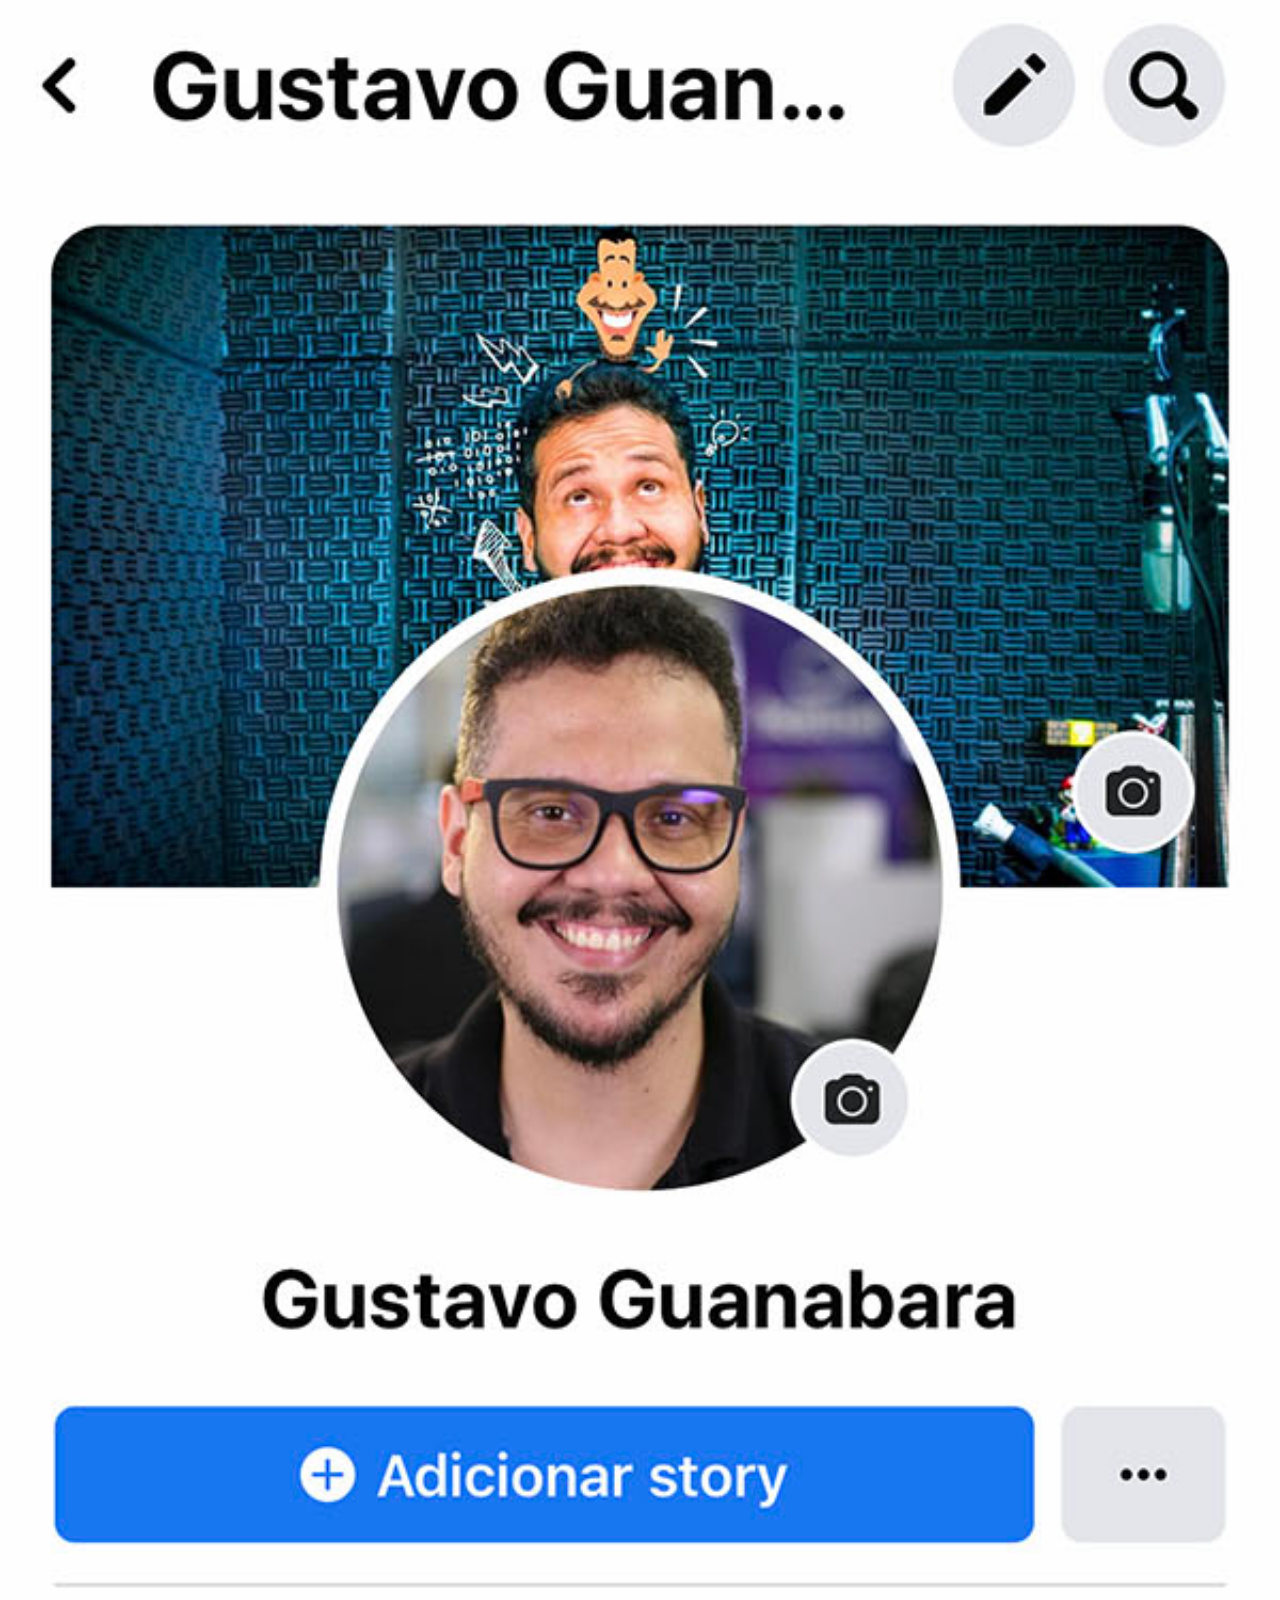
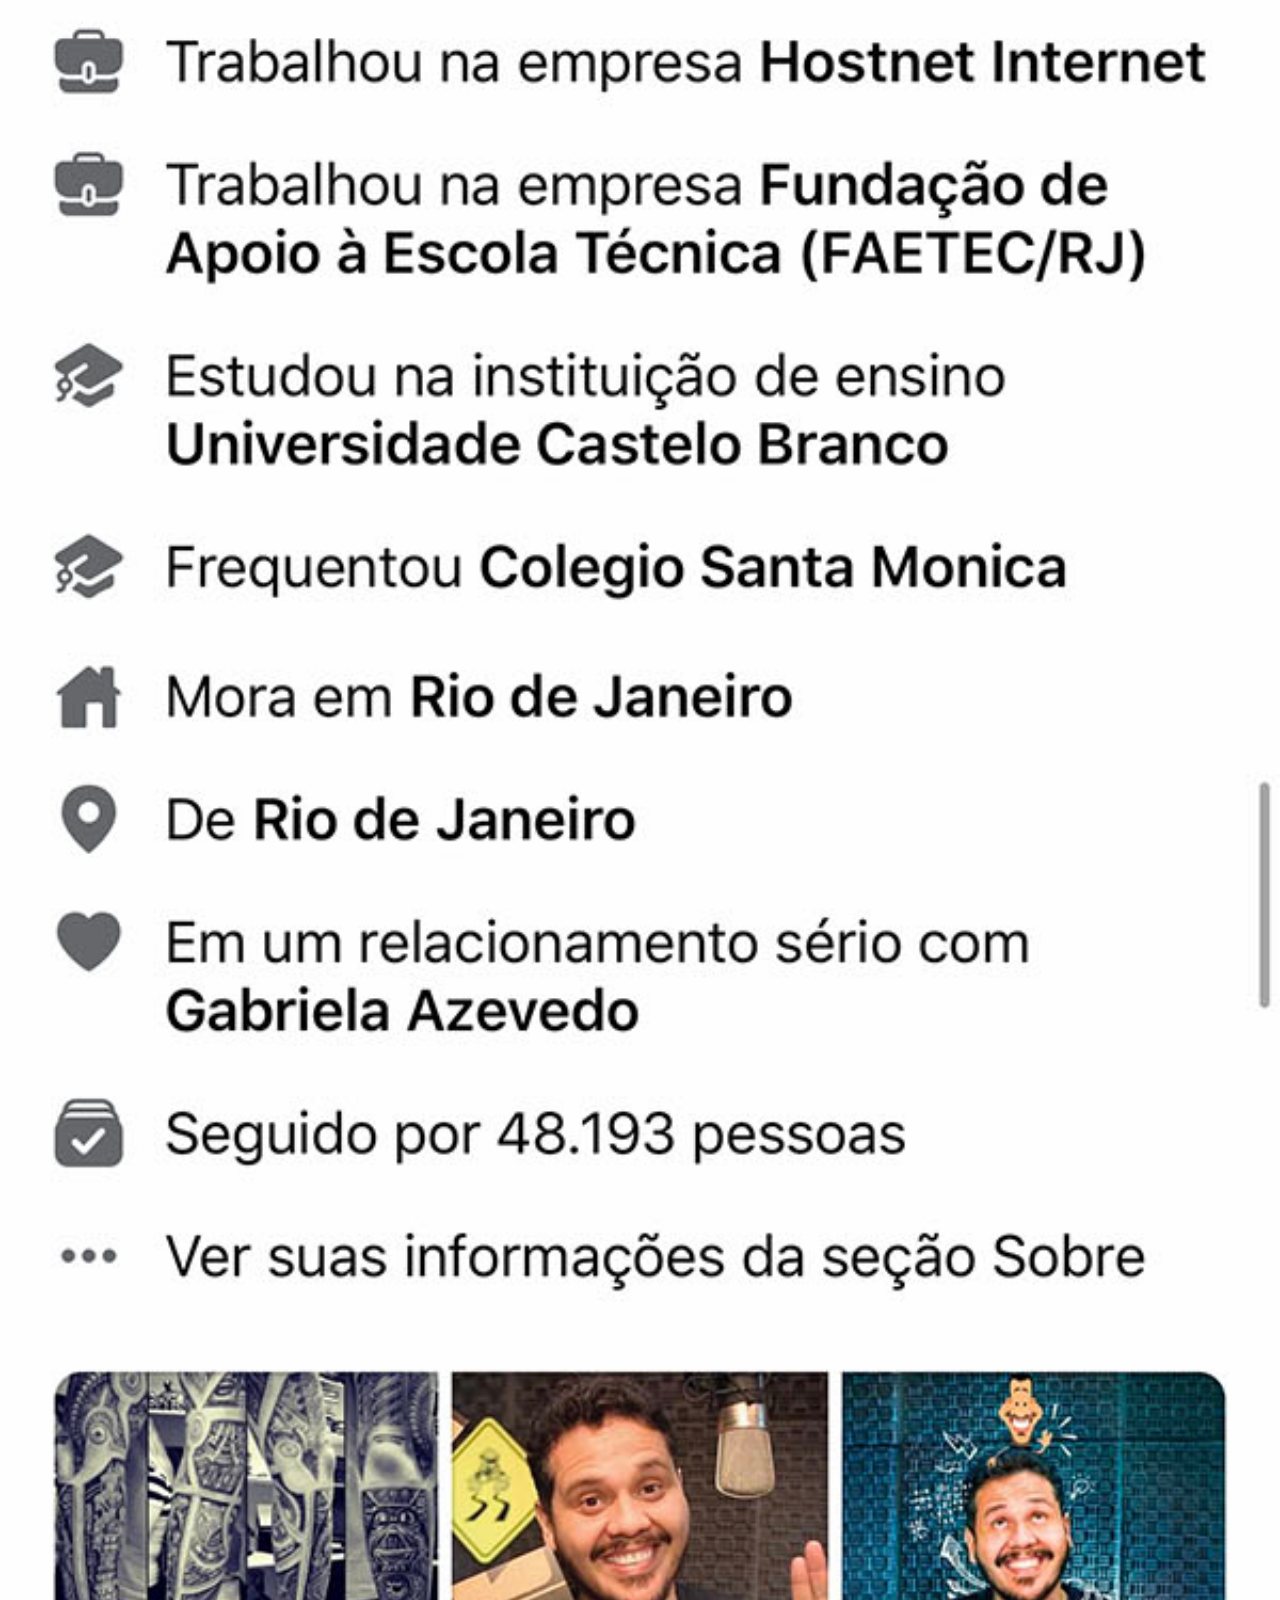
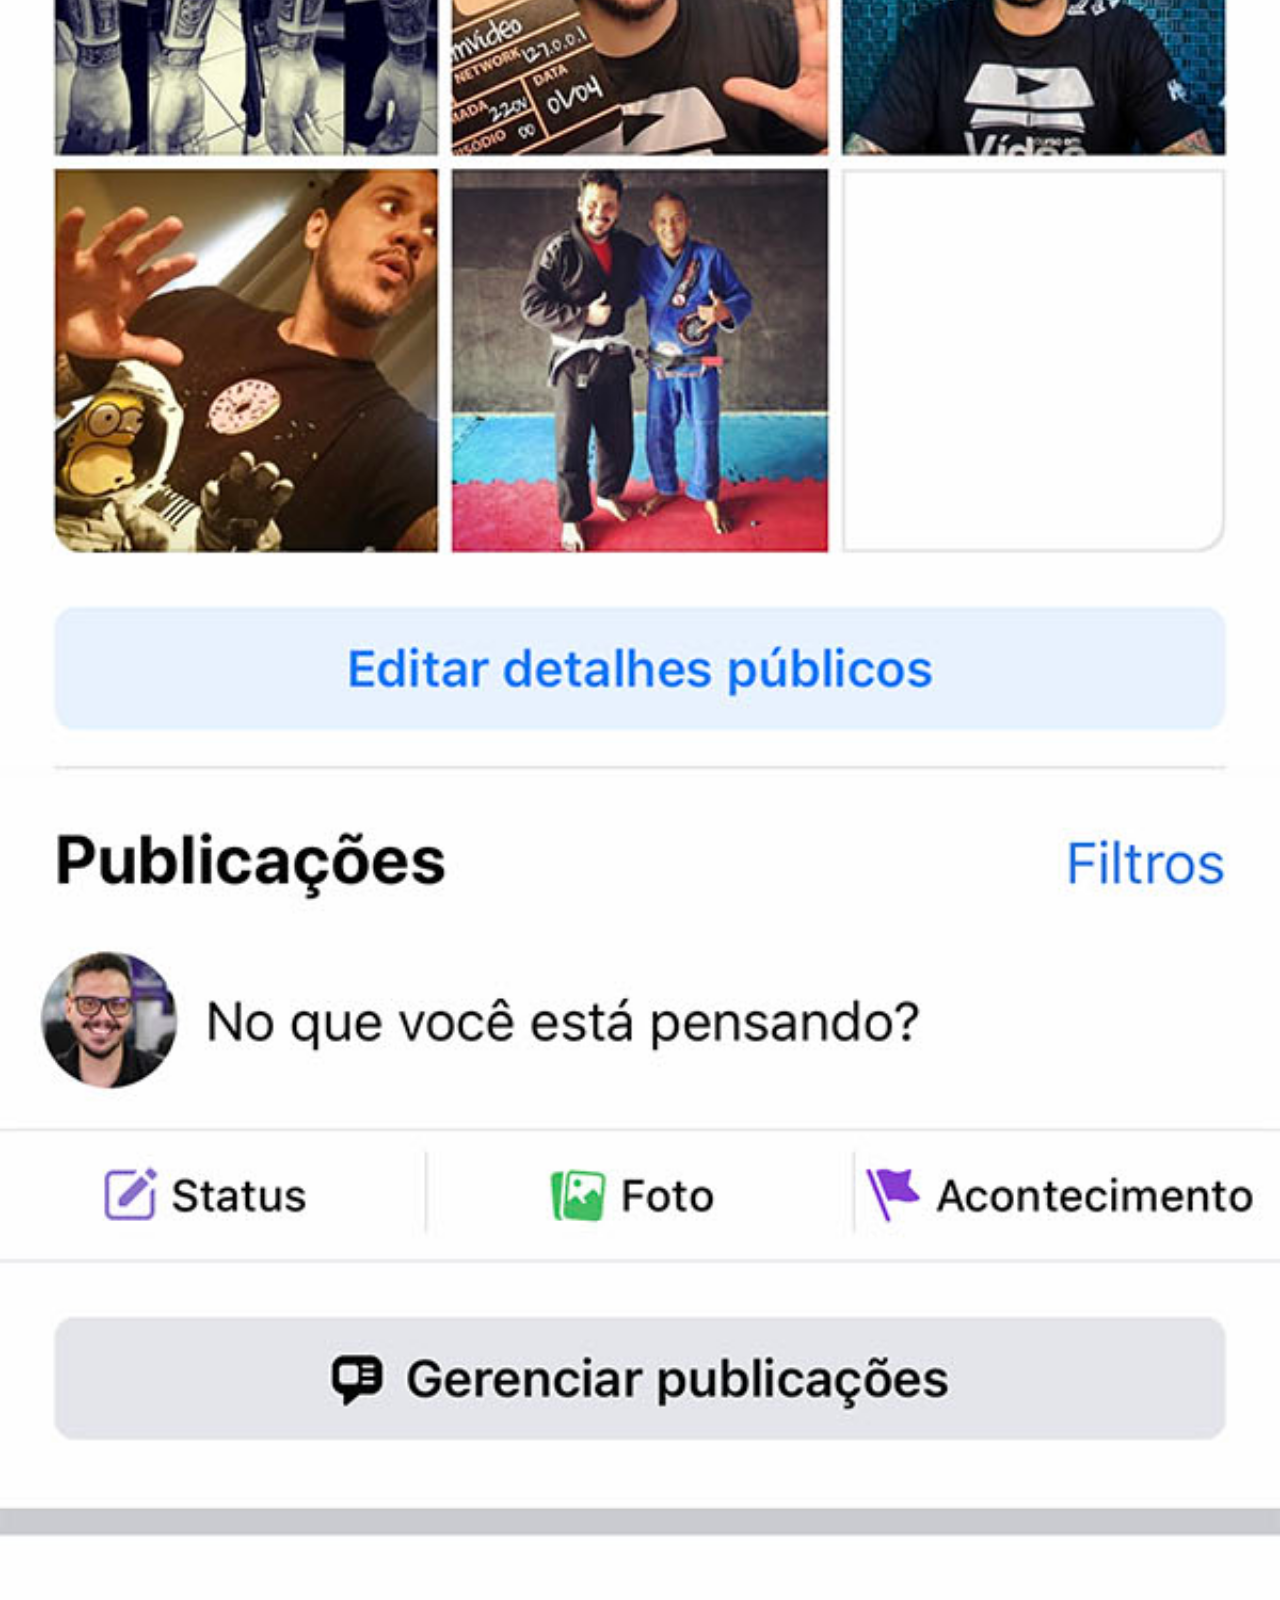
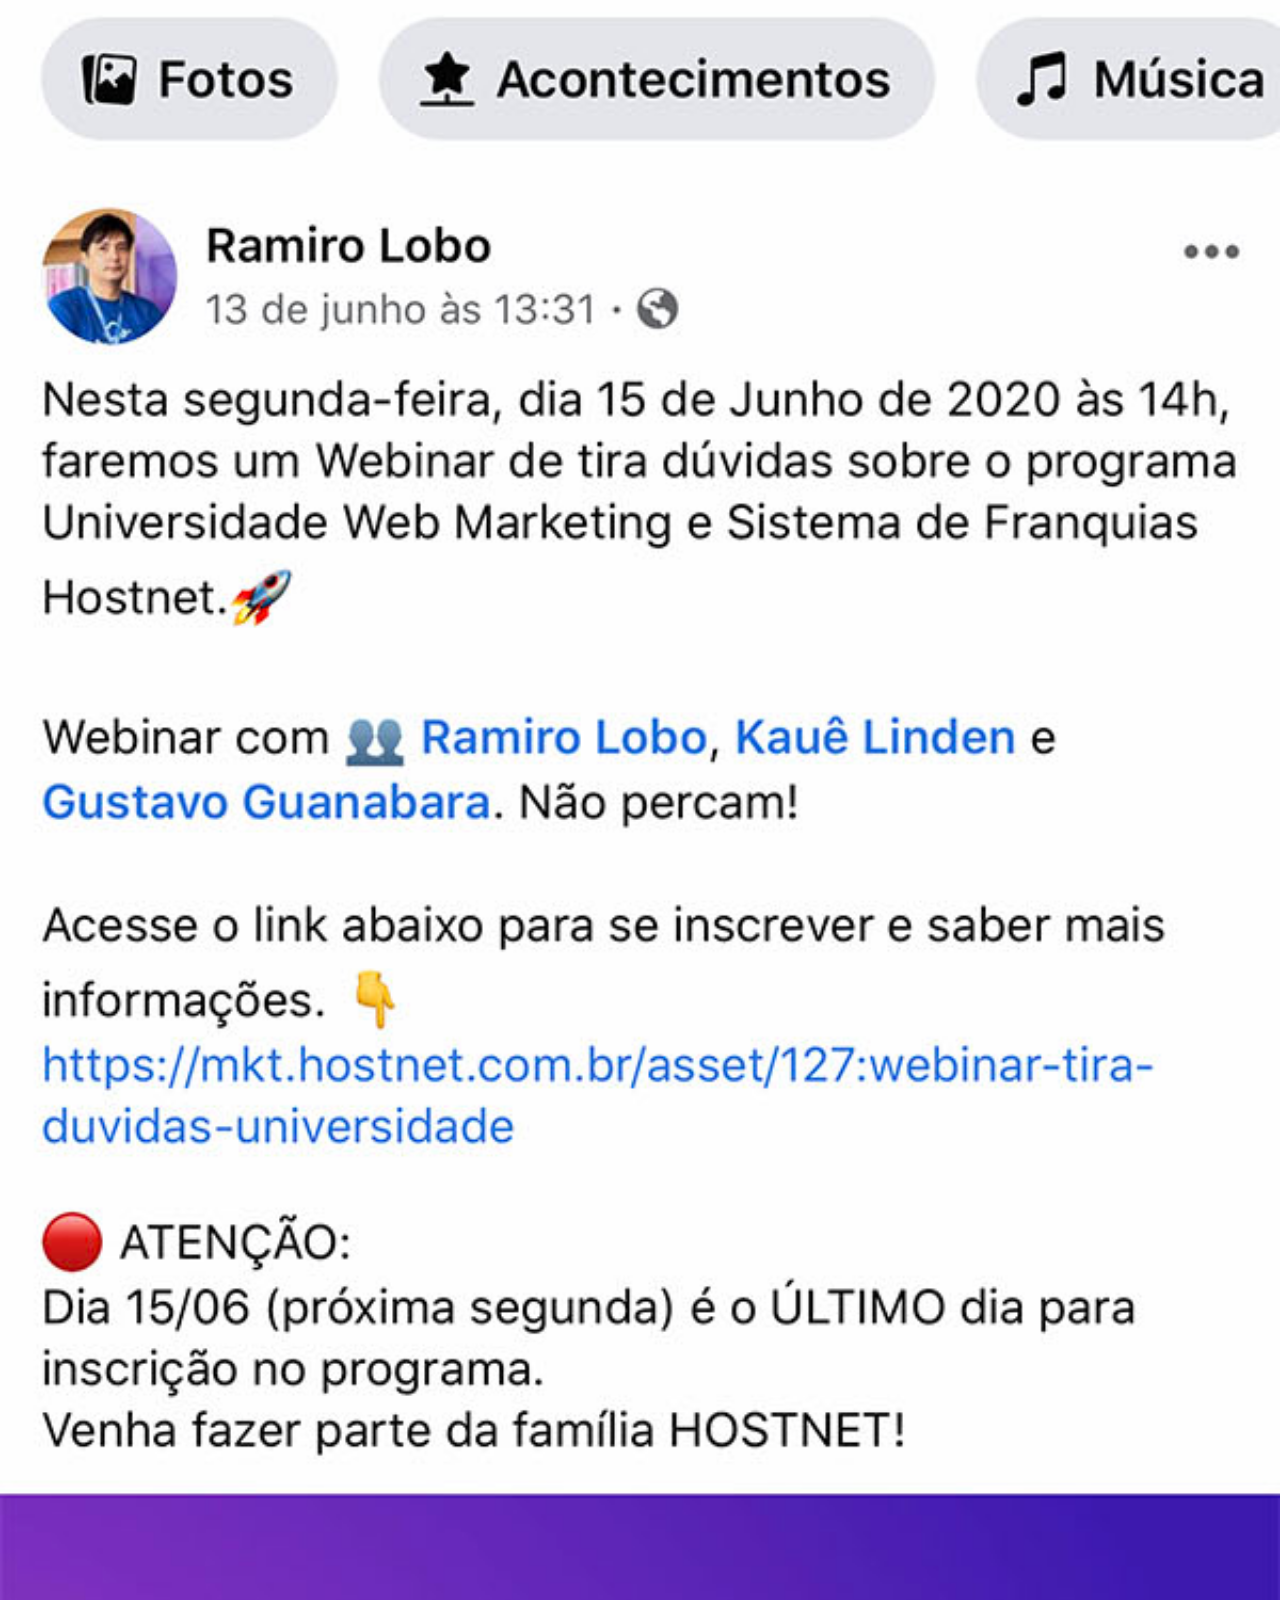
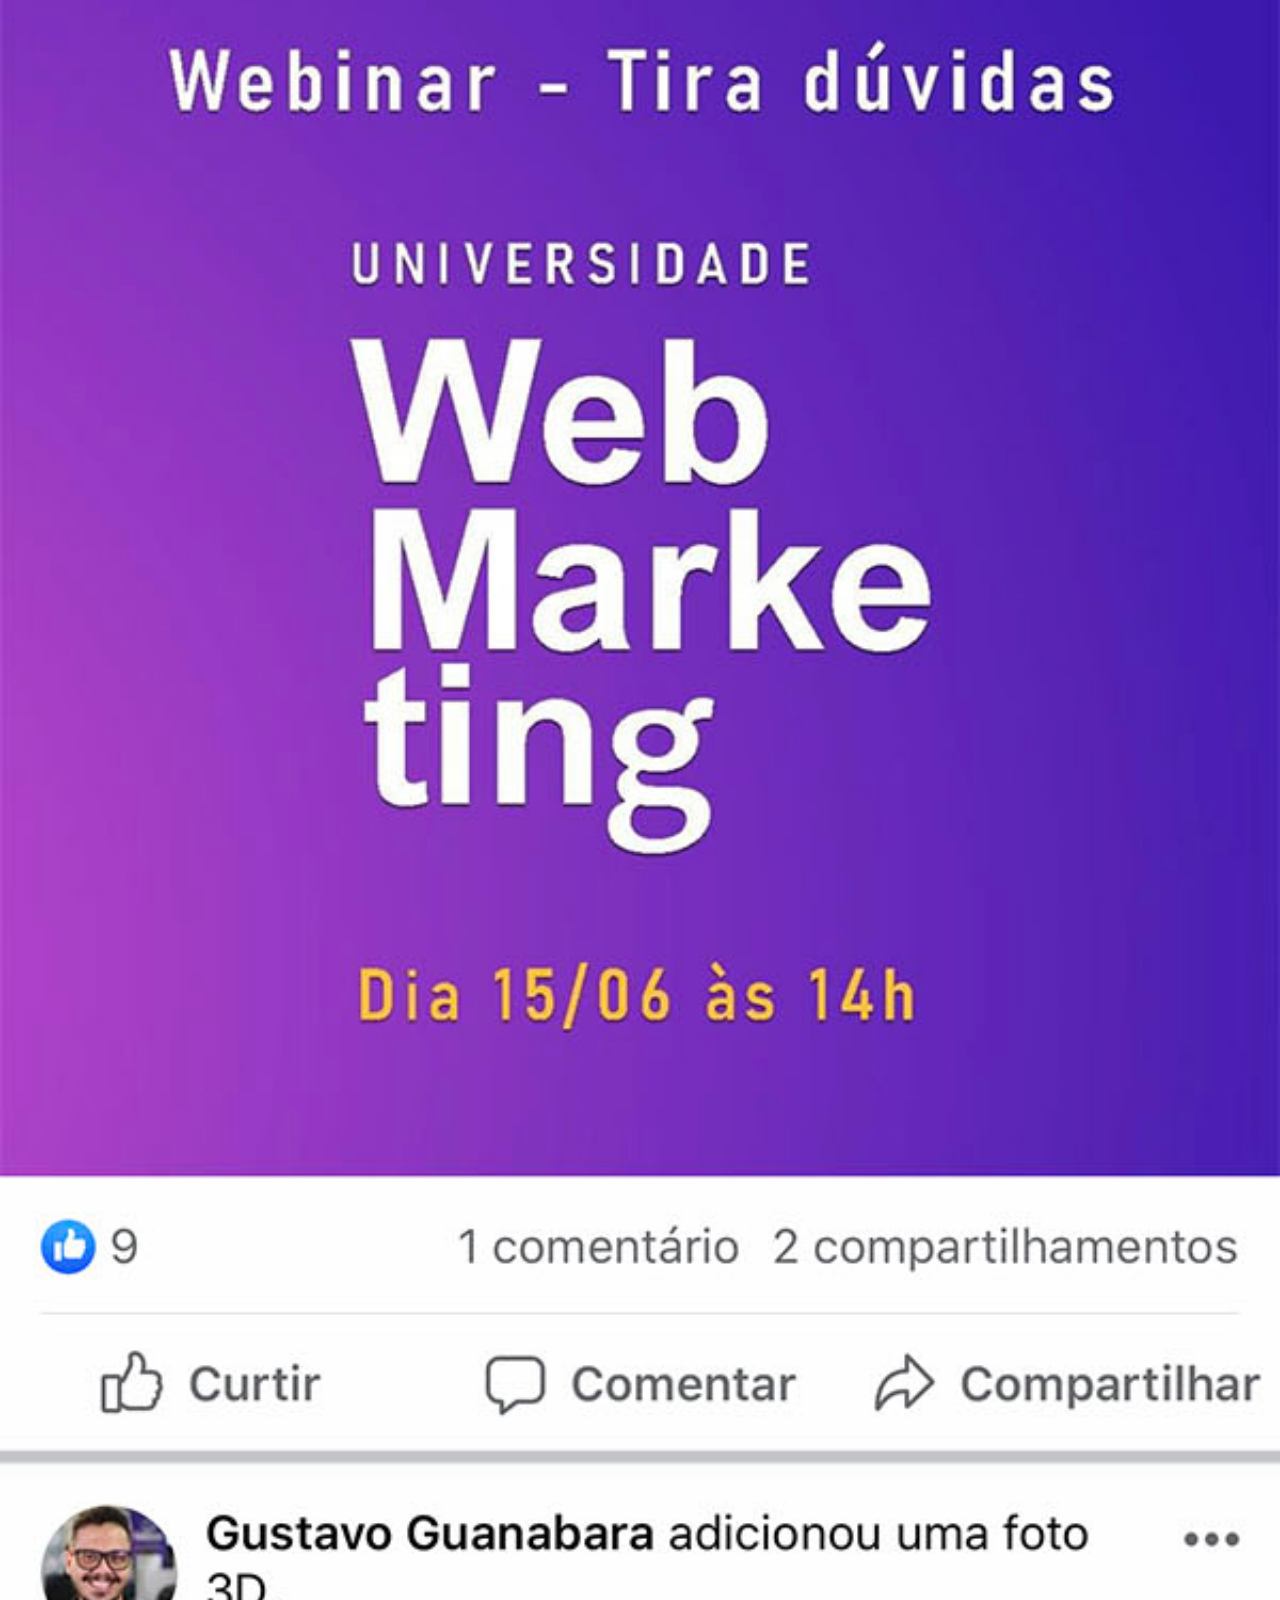
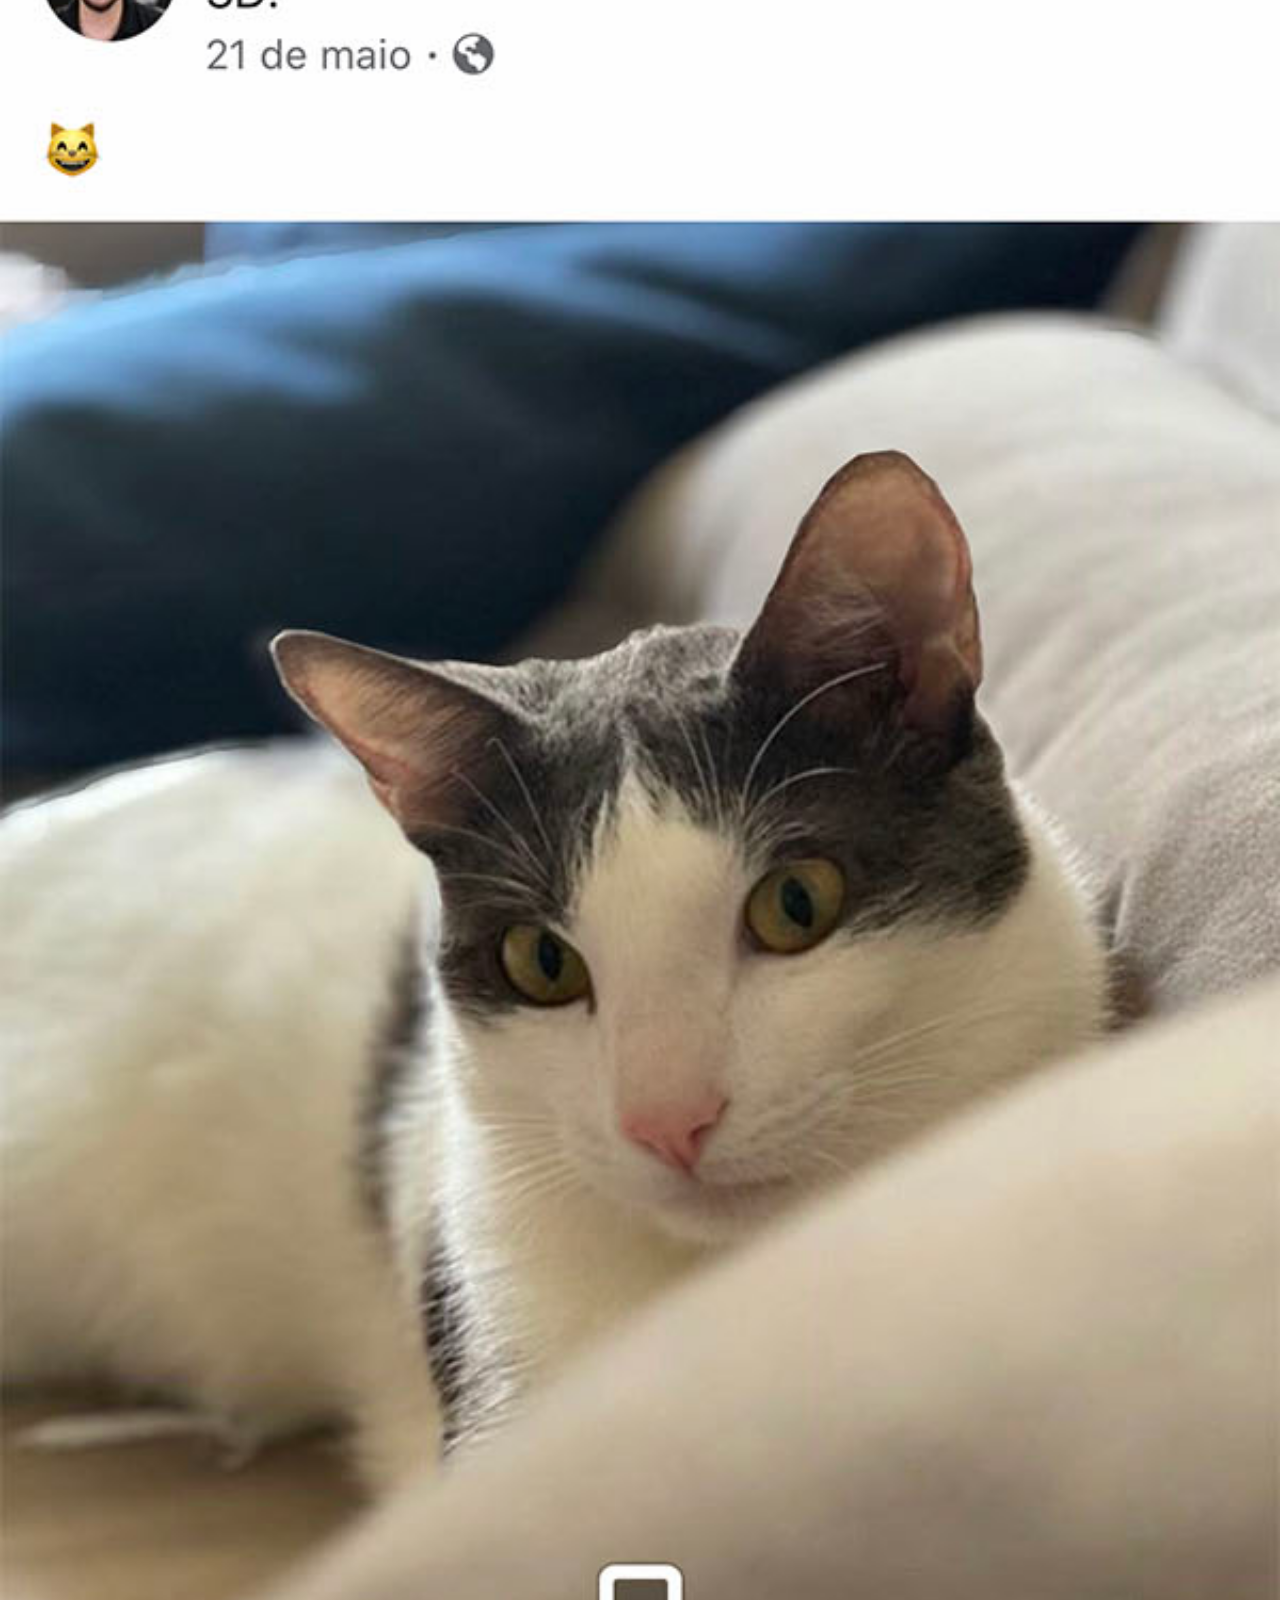
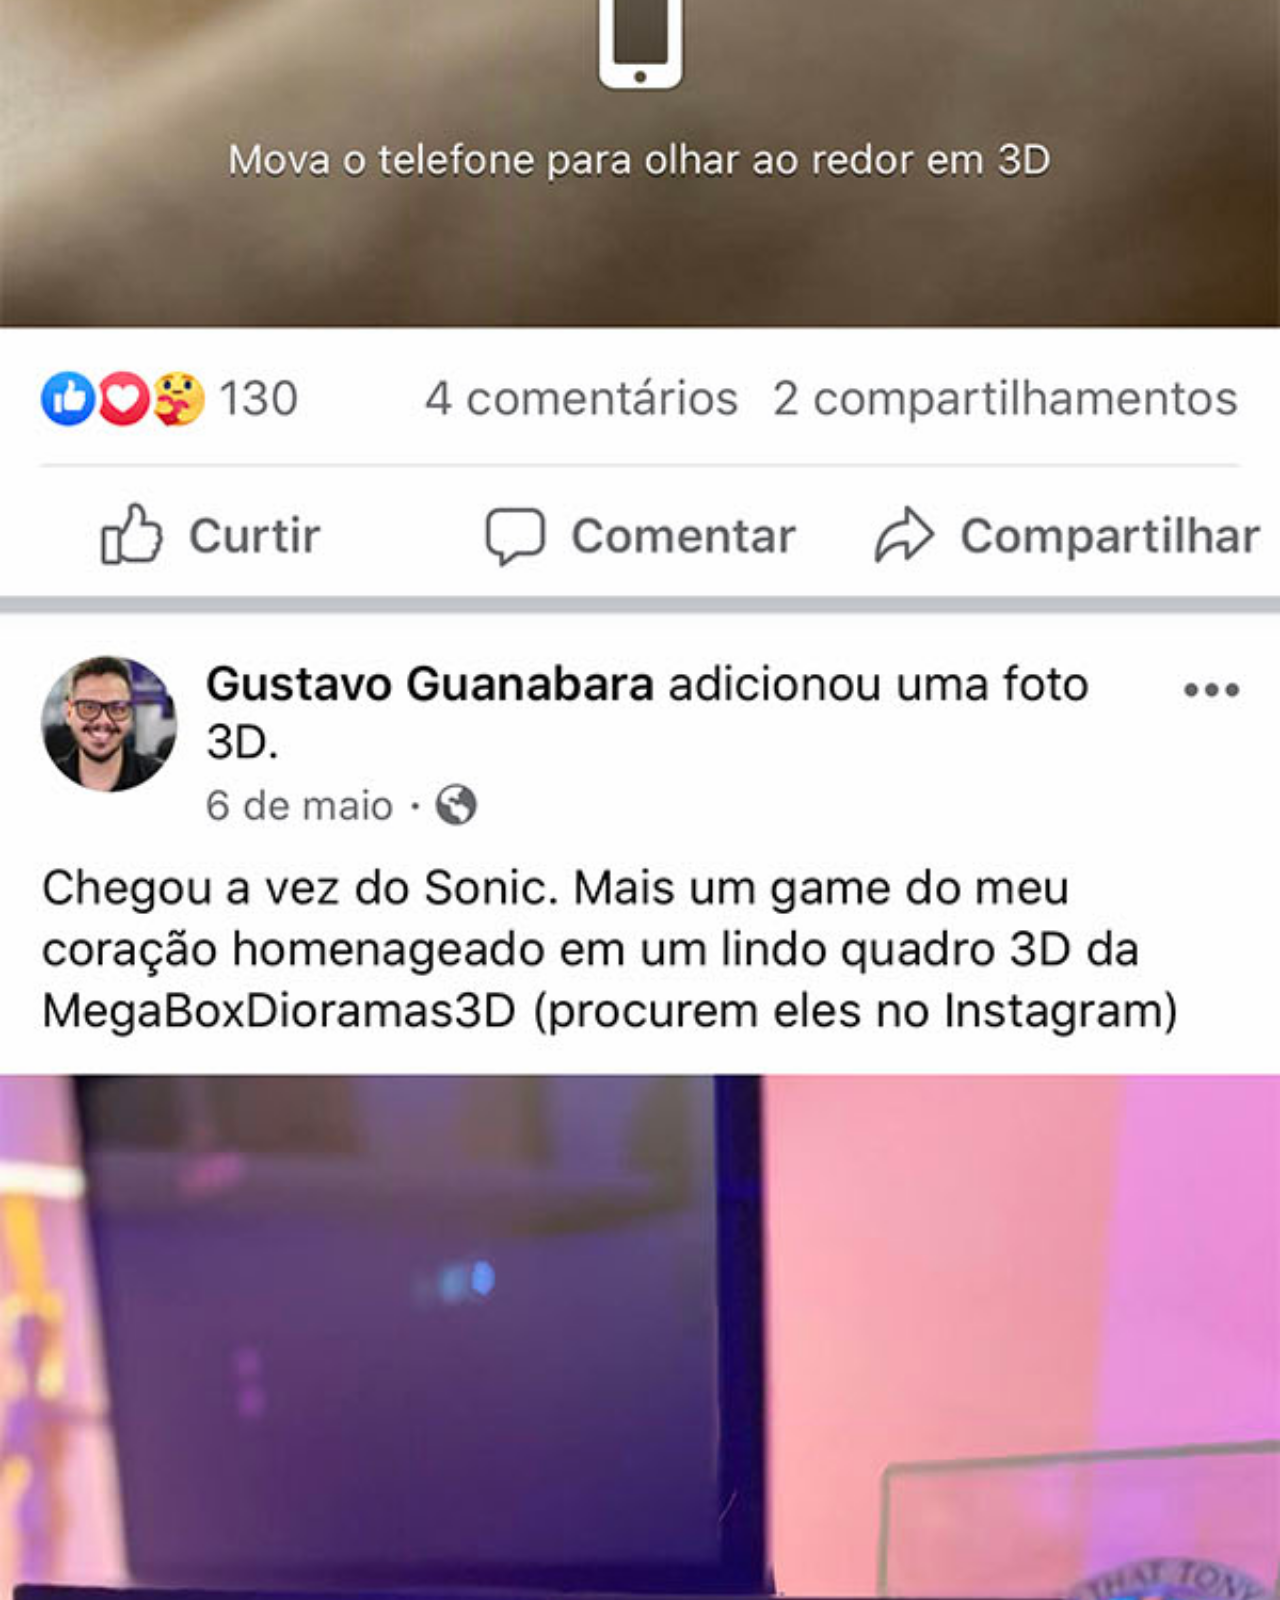
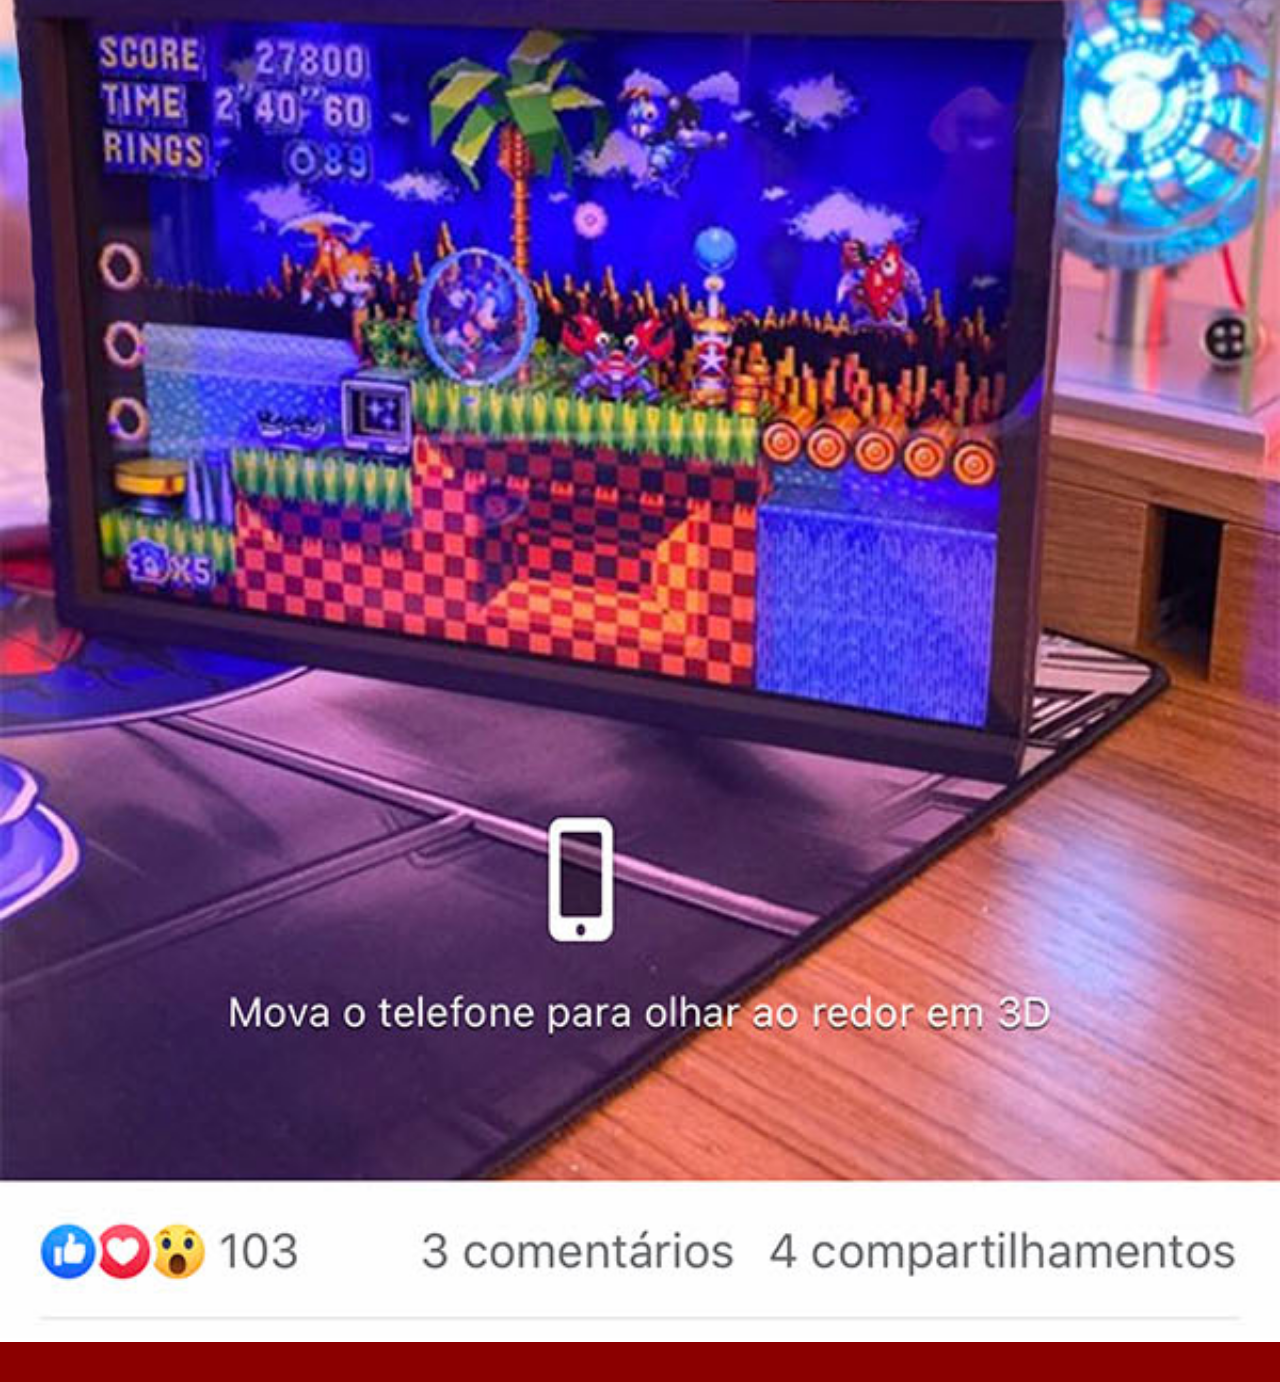
==== facebook.html @ 6af4ba38 "projeto-social" ====
<!DOCTYPE html>
<html lang="pt-br">
<head>
    <meta charset="UTF-8">
    <meta http-equiv="X-UA-Compatible" content="IE=edge">
    <meta name="viewport" content="width=device-width, initial-scale=1.0">
    <title>Facebook</title>
    <link rel="stylesheet" href="estilos/social.css">
</head>
<body>
    <img src="imagens/tela-facebook.jpg" alt="facebook">
    <a href="https://www.facebook.com/gustavoguanabara" target="_blank"></a>
</body>
</html>
---- estilos/social.css ----
@charset "UTF-8";

* {
    margin: 0px;
    padding: 0px;
    font-family: Arial, Helvetica, sans-serif;
}

::-webkit-scrollbar {
    width: 0px;
    height: 0px;
}

img {   
    width: 100vw;

}

a {
    display: block;
    background-color: darkred;
    color: white;
    padding: 20px;
    text-align: center;
    font-weight: bolder;
    text-decoration: none;
}

a:hover {
    background-color: red;
}
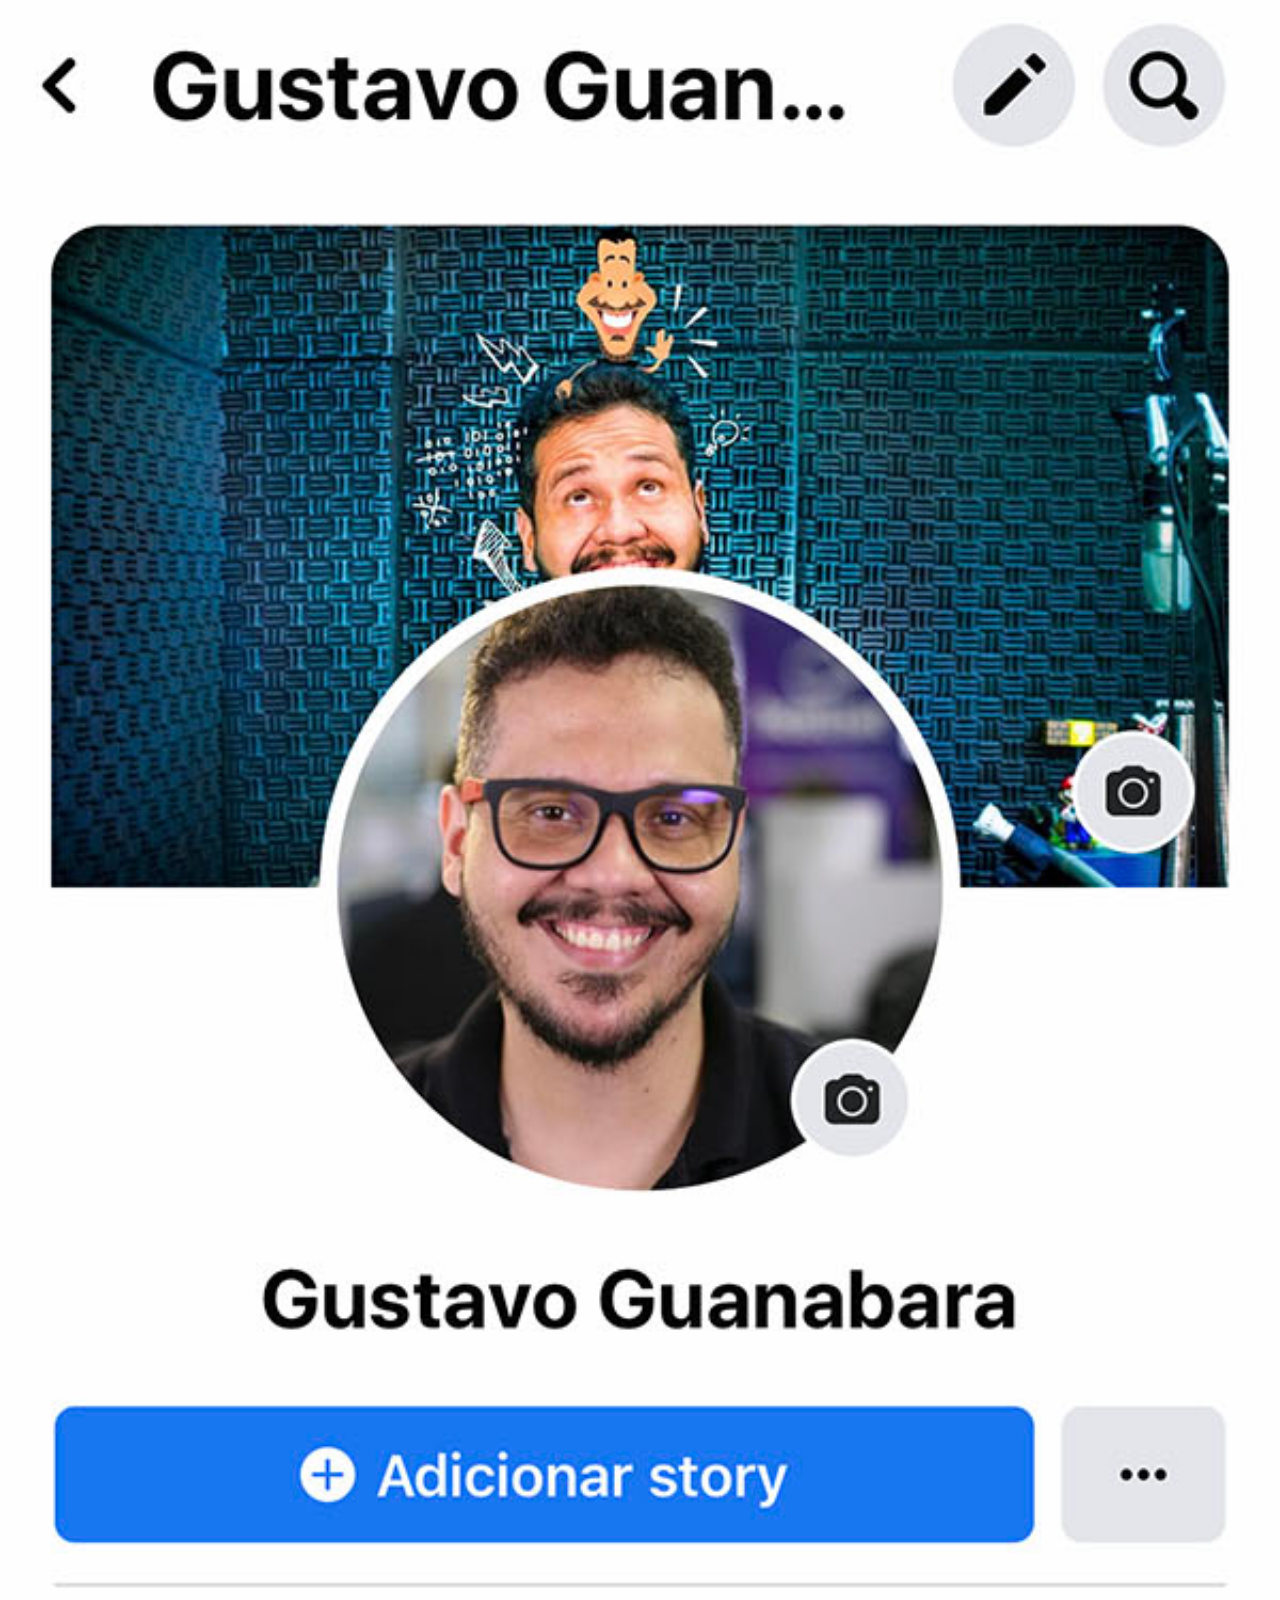
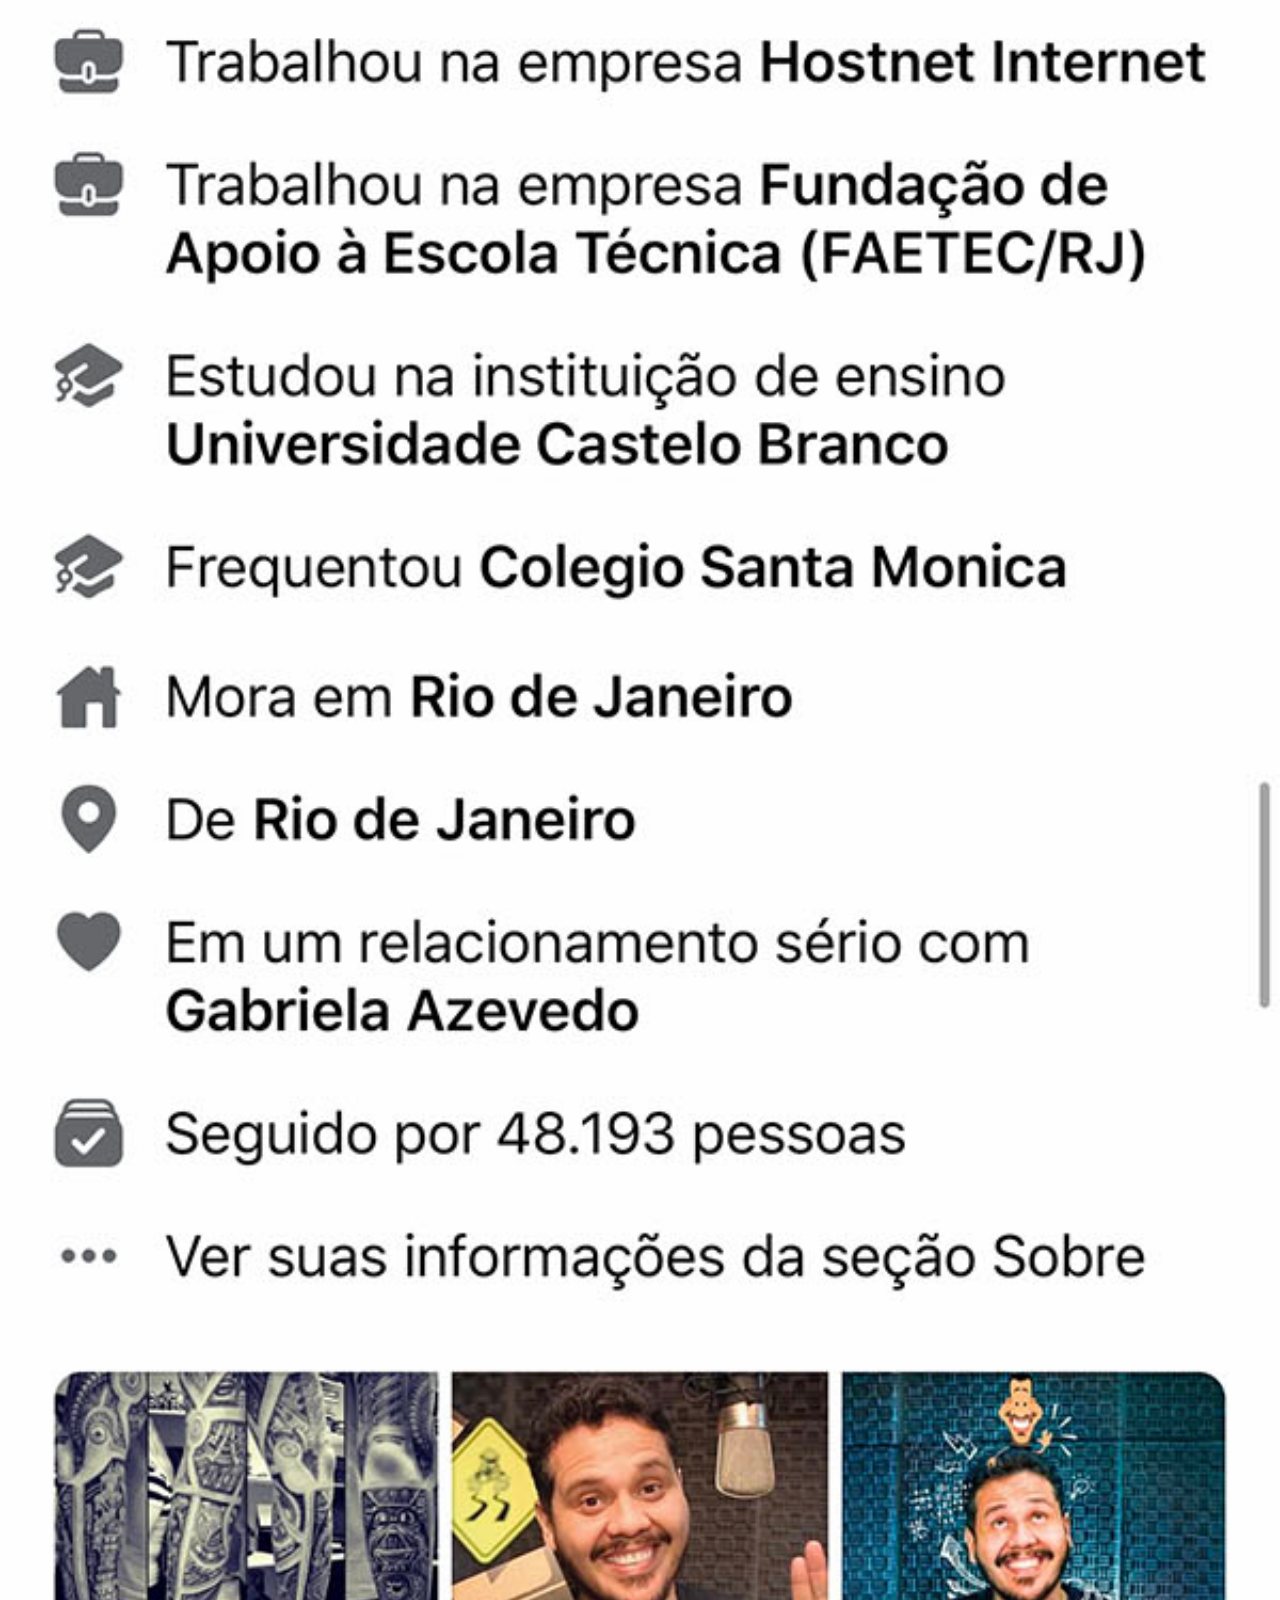
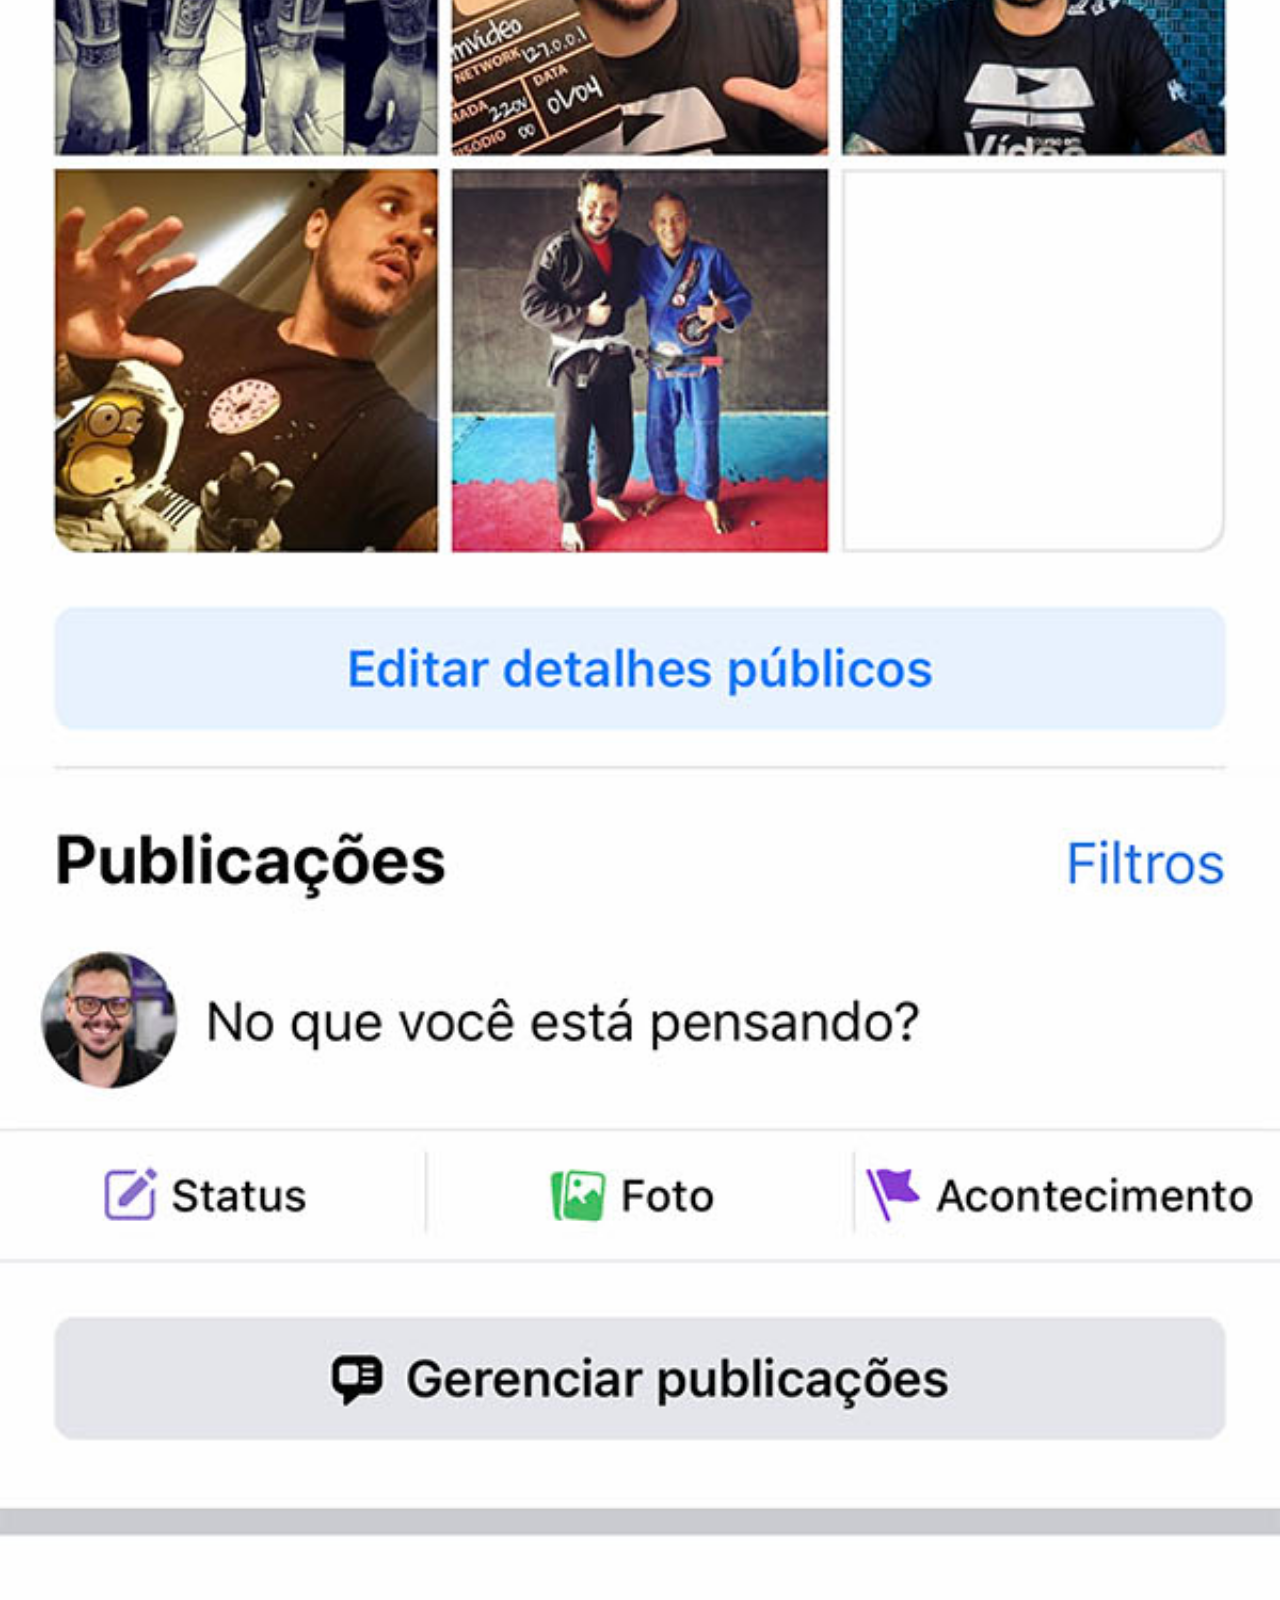
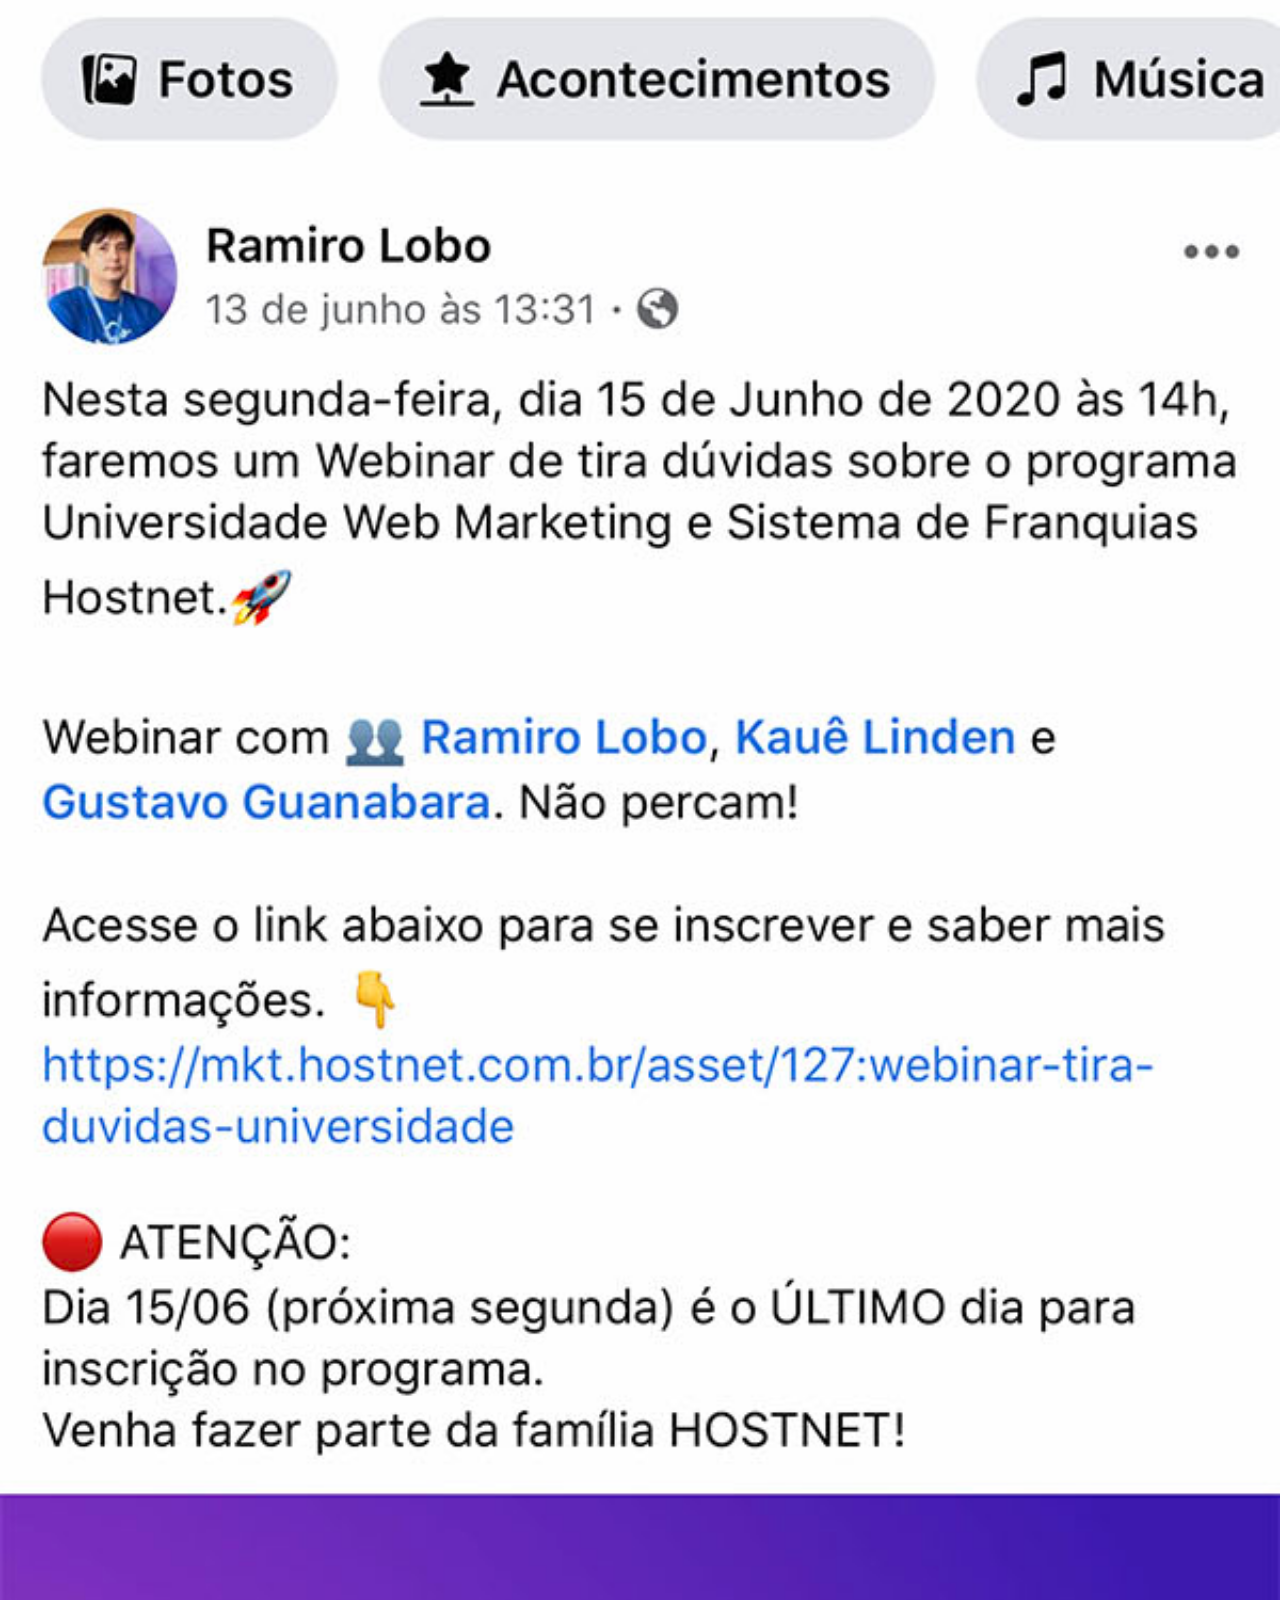
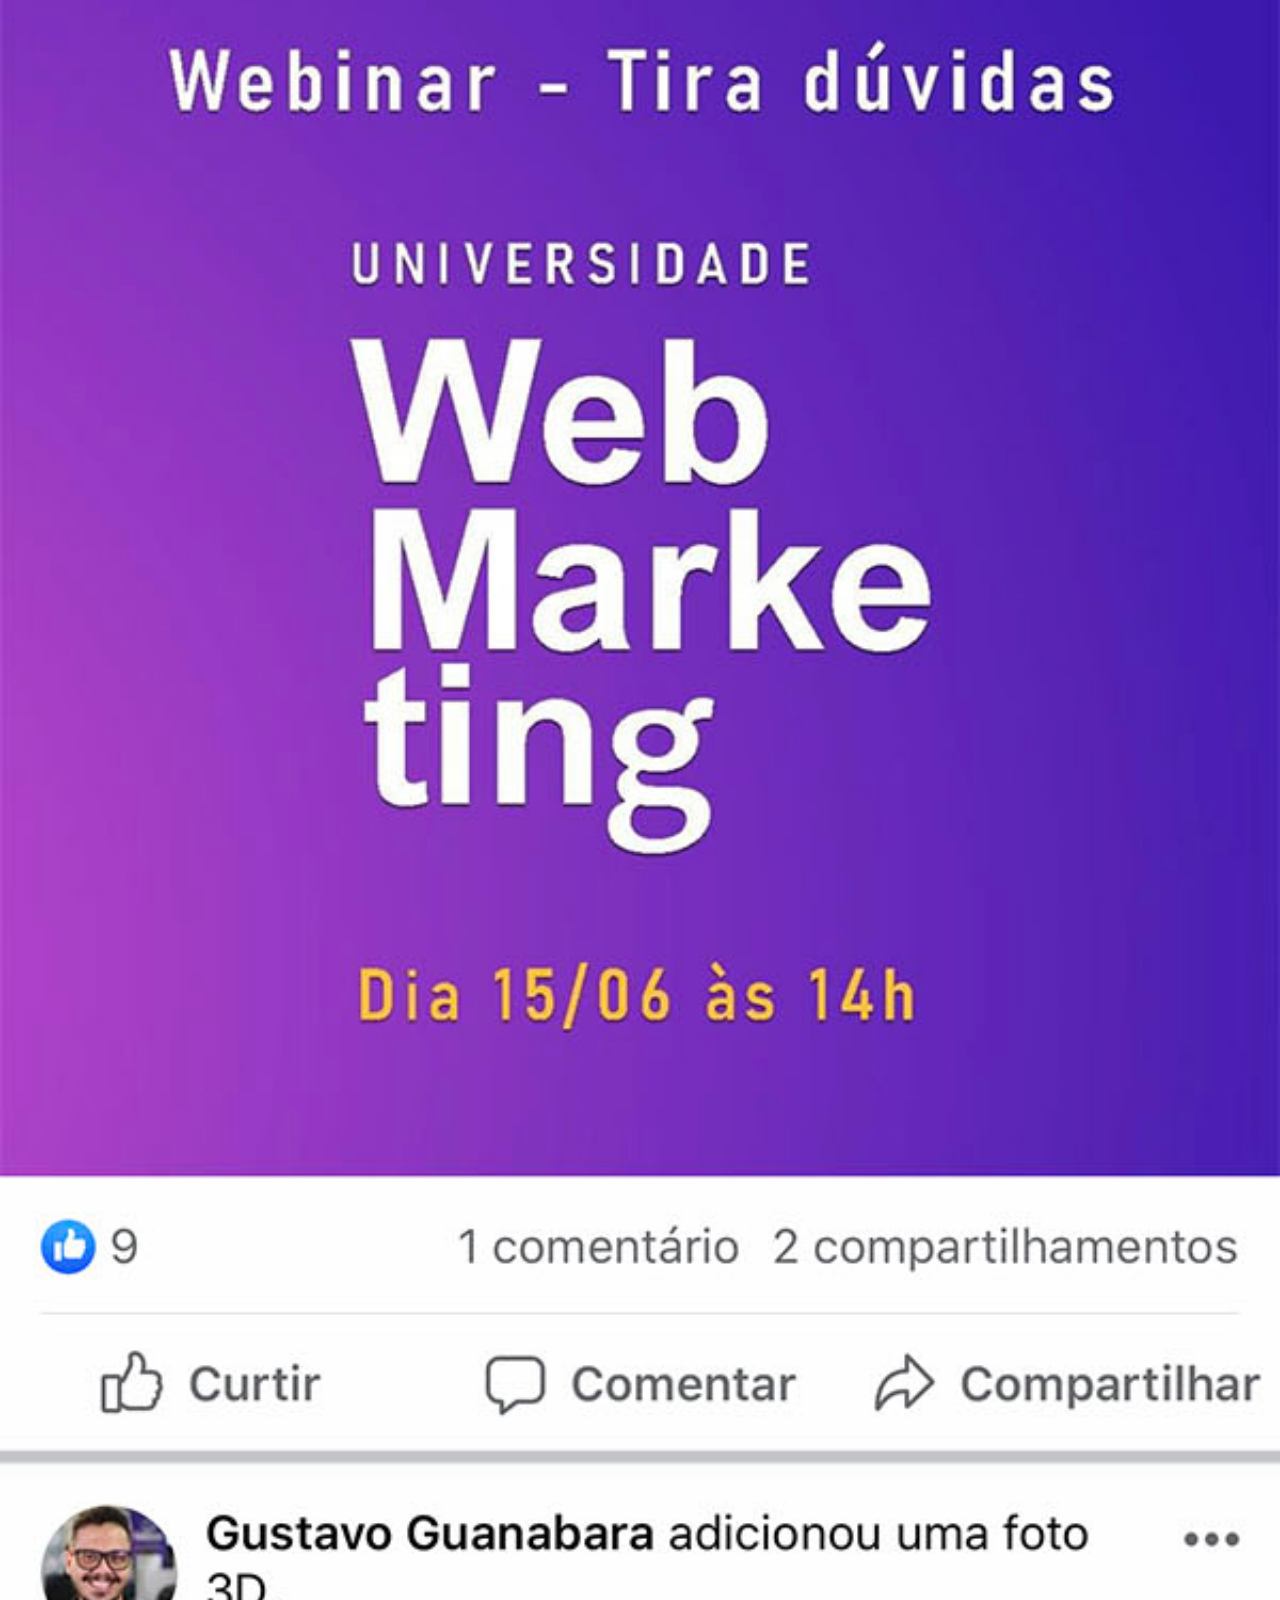
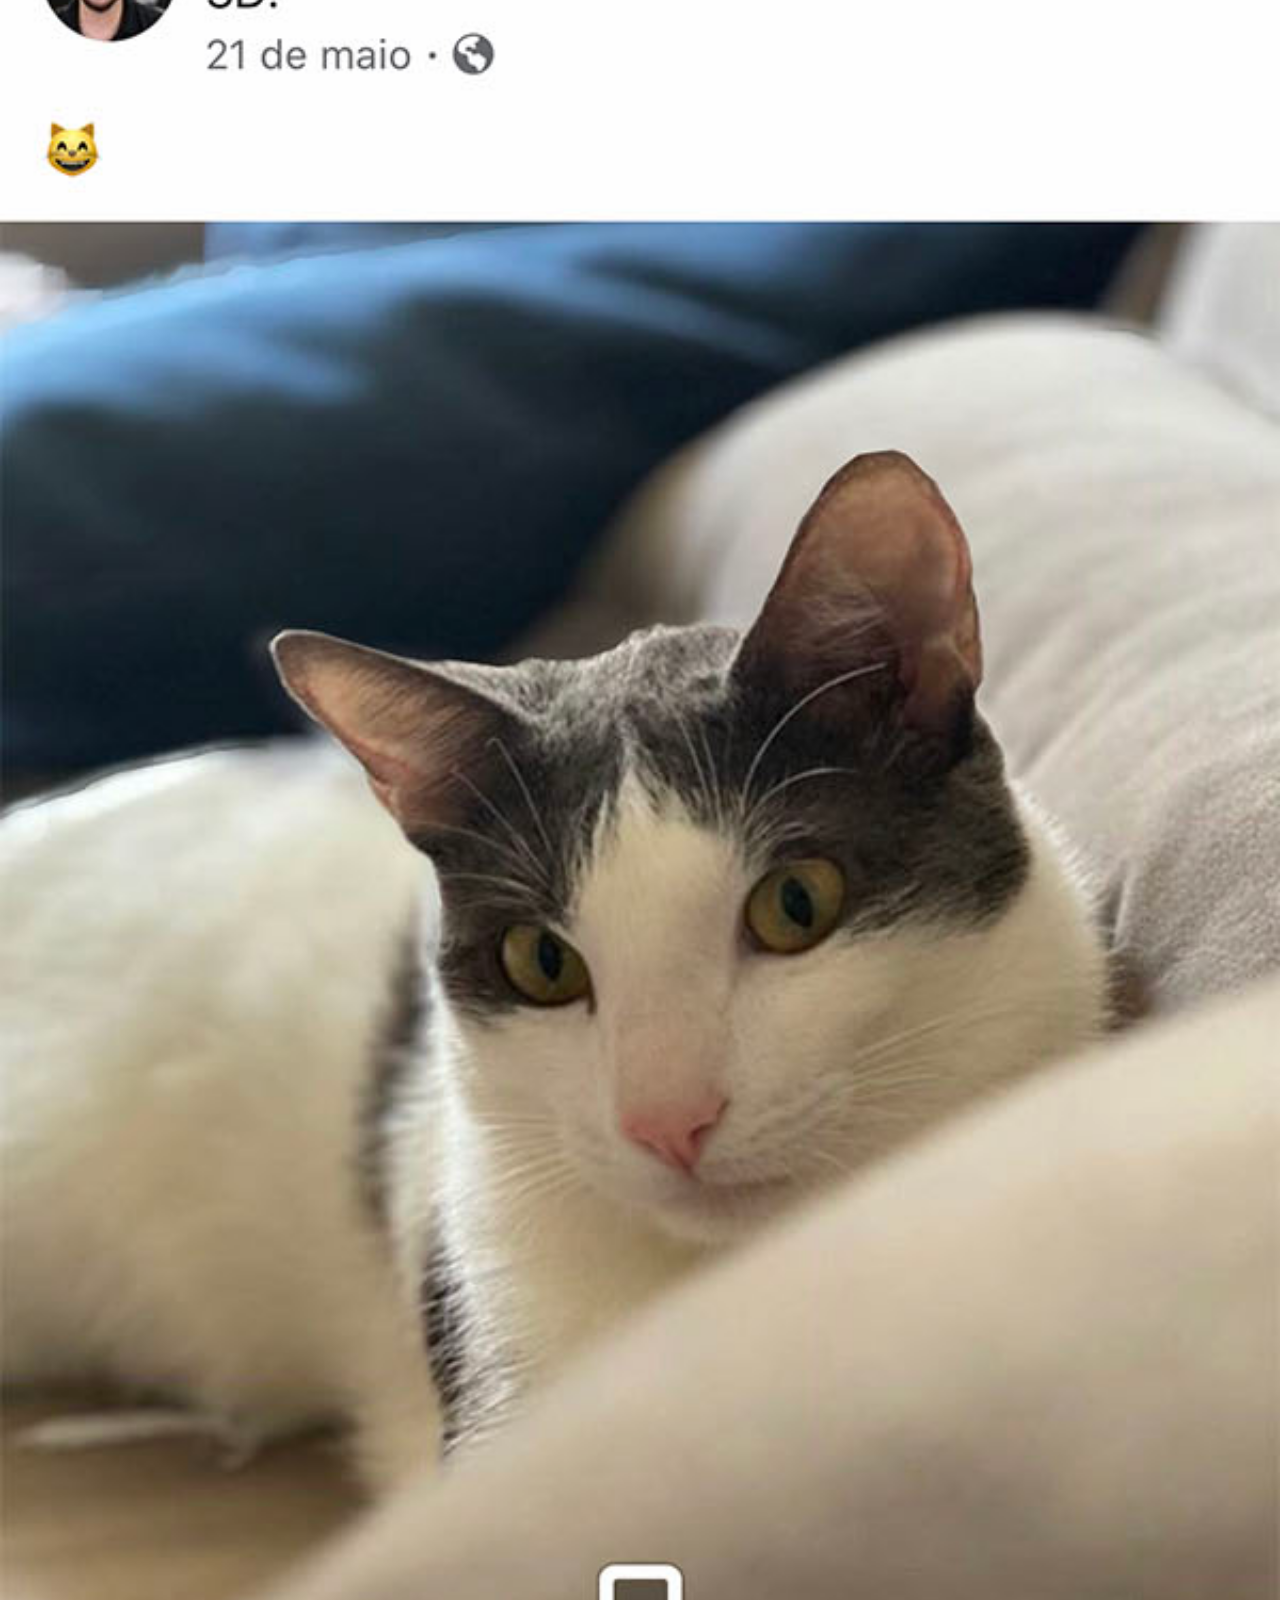
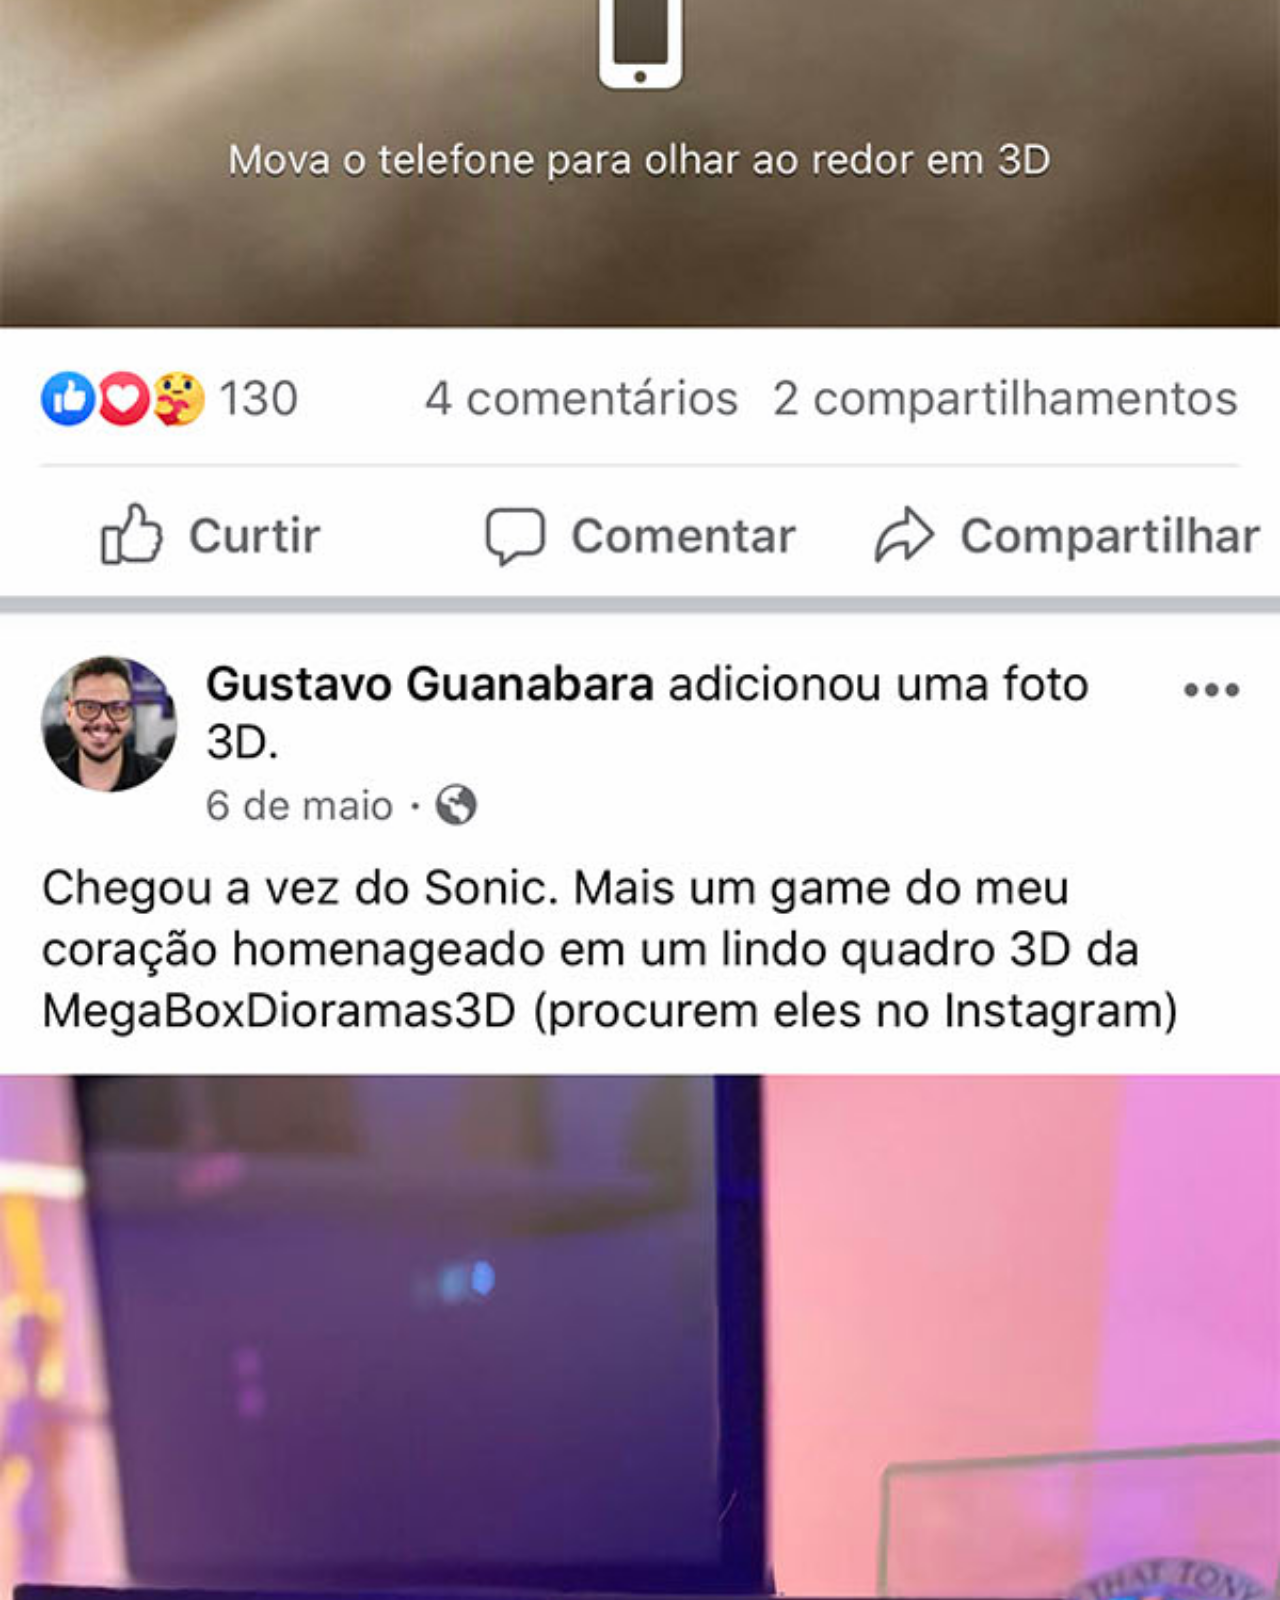
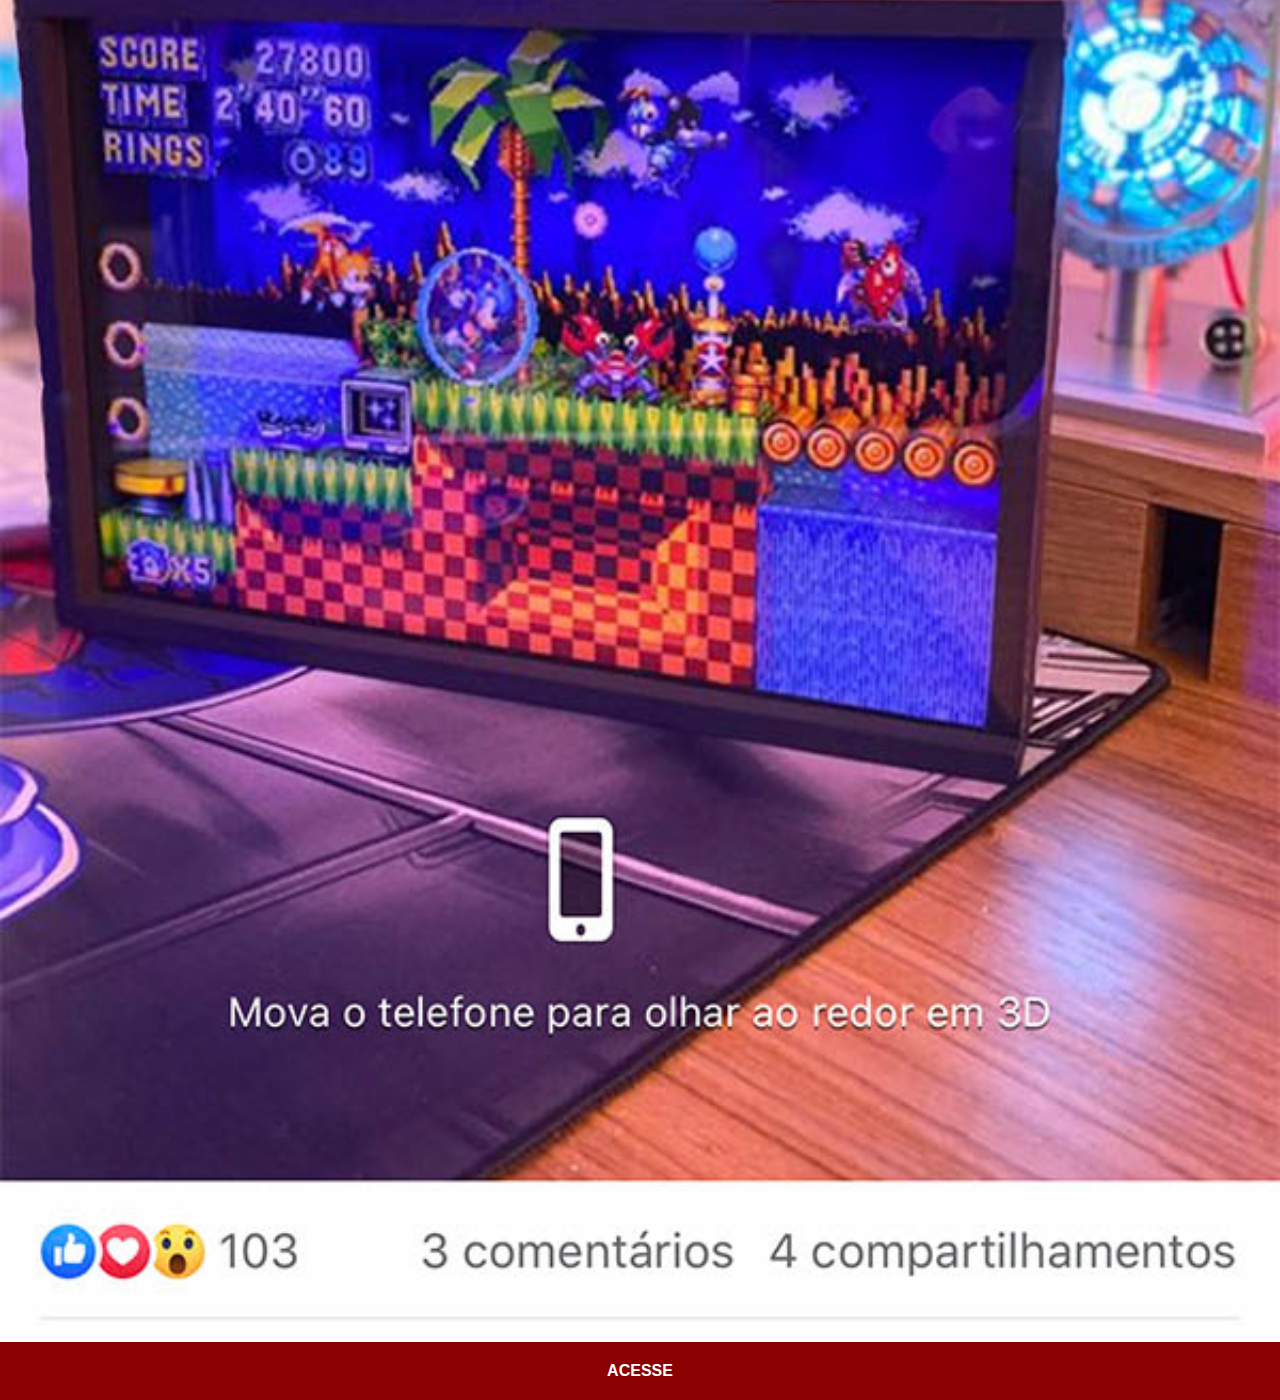
==== commit fbfd4e53: "Update facebook.html" ====
--- a/facebook.html
+++ b/facebook.html
@@ -9,6 +9,6 @@
 </head>
 <body>
     <img src="imagens/tela-facebook.jpg" alt="facebook">
-    <a href="https://www.facebook.com/gustavoguanabara" target="_blank"></a>
+    <a href="https://www.facebook.com/gustavoguanabara" target="_blank">ACESSE</a>
 </body>
 </html>